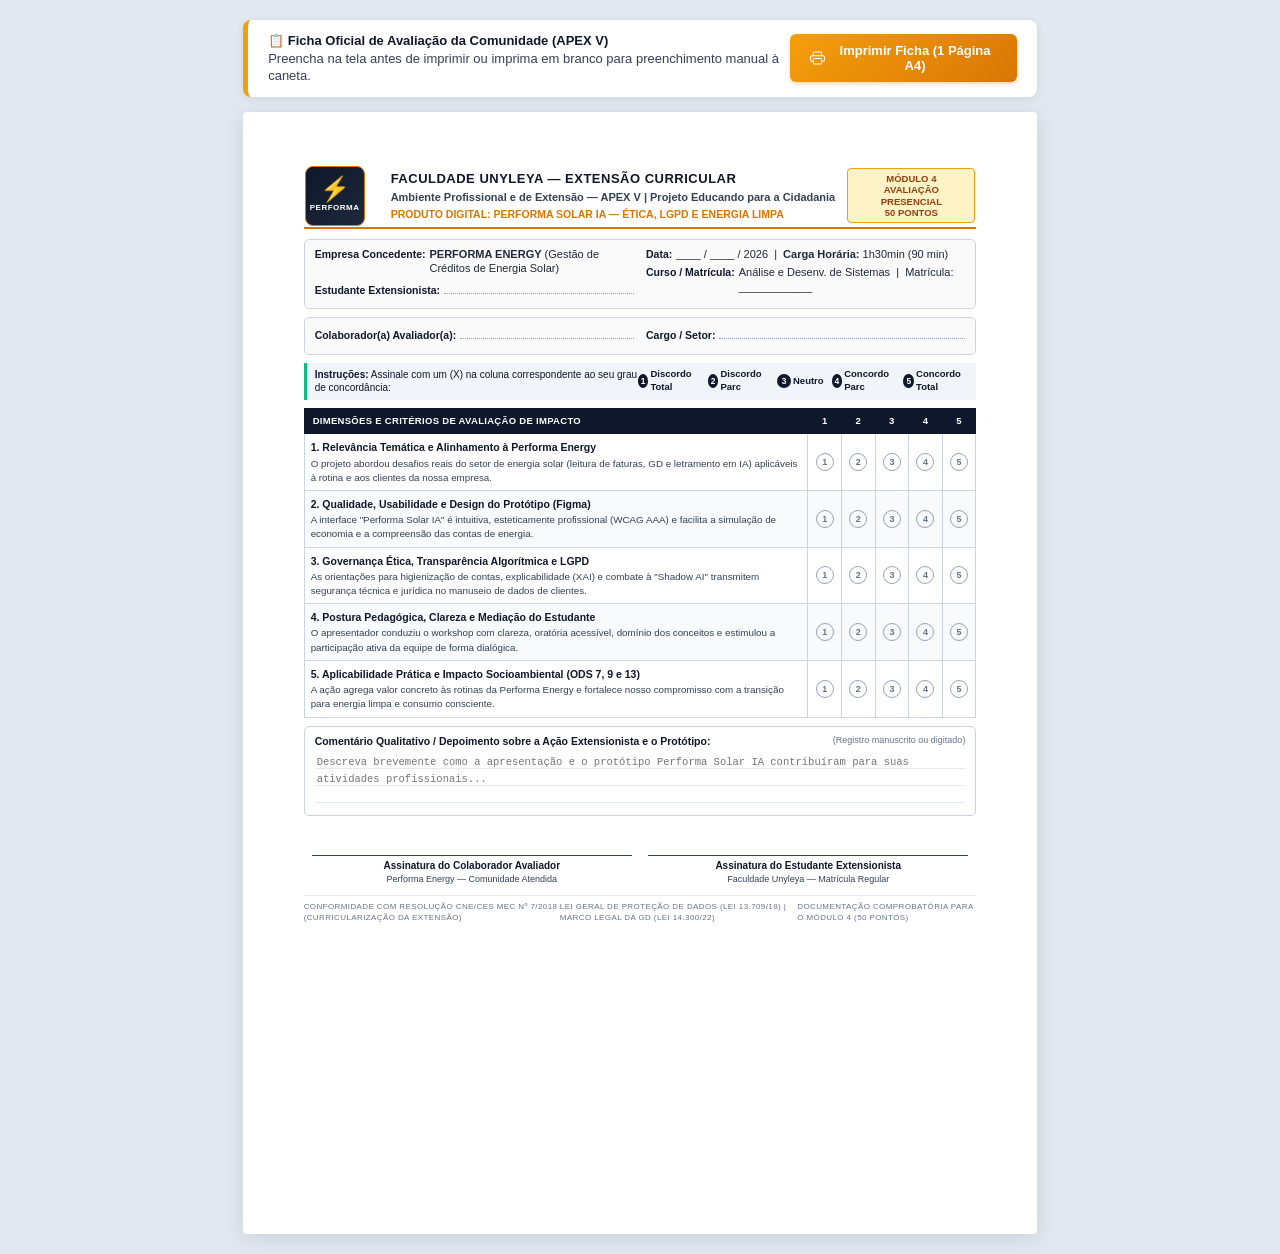
==== FICHA_DE_AVALIACAO_PRESENCIAL_PERFORMA_ENERGY.html @ 1f90cfd0 "feat: documentação completa e entregáveis de extensão APEX V (Performa Energy)" ====
<!DOCTYPE html>
<html lang="pt-BR">
<head>
    <meta charset="UTF-8">
    <meta name="viewport" content="width=device-width, initial-scale=1.0">
    <title>Ficha de Avaliação da Comunidade Atendida — APEX V | Performa Energy</title>
    <style>
        :root {
            --primary: #D97706;
            --primary-light: #F59E0B;
            --secondary: #10B981;
            --dark: #0F172A;
            --slate: #334155;
            --gray-border: #CBD5E1;
            --gray-bg: #F8FAFC;
        }

        * {
            box-sizing: border-box;
            -webkit-print-color-adjust: exact !important;
            print-color-adjust: exact !important;
        }

        body {
            font-family: 'Segoe UI', -apple-system, BlinkMacSystemFont, Roboto, Helvetica, Arial, sans-serif;
            margin: 0;
            padding: 20px;
            background-color: #E2E8F0;
            color: var(--dark);
            line-height: 1.35;
            font-size: 11.5px;
        }

        .page-container {
            max-width: 210mm;
            min-height: 297mm;
            margin: 0 auto;
            background: #FFFFFF;
            padding: 14mm 16mm;
            box-shadow: 0 4px 20px rgba(0,0,0,0.1);
            border-radius: 4px;
            position: relative;
        }

        /* Banner de Instrução em Tela (não impresso) */
        .toolbar-no-print {
            max-width: 210mm;
            margin: 0 auto 15px auto;
            background: #FFFFFF;
            padding: 12px 20px;
            border-radius: 8px;
            display: flex;
            justify-content: space-between;
            align-items: center;
            box-shadow: 0 2px 8px rgba(0,0,0,0.08);
            border-left: 5px solid var(--primary-light);
        }

        .toolbar-info {
            font-size: 13px;
            color: var(--slate);
        }

        .toolbar-info strong {
            color: var(--dark);
        }

        .btn-print {
            background: linear-gradient(135deg, var(--primary-light), var(--primary));
            color: #FFFFFF;
            border: none;
            padding: 9px 20px;
            border-radius: 6px;
            font-weight: 600;
            font-size: 13px;
            cursor: pointer;
            display: flex;
            align-items: center;
            gap: 8px;
            transition: all 0.2s ease;
            box-shadow: 0 2px 4px rgba(217, 119, 6, 0.3);
        }

        .btn-print:hover {
            opacity: 0.92;
            transform: translateY(-1px);
        }

        /* Cabeçalho Institucional */
        .header-table {
            width: 100%;
            border-collapse: collapse;
            margin-bottom: 10px;
            border-bottom: 2px solid var(--primary);
            padding-bottom: 8px;
        }

        .header-logo-col {
            width: 75px;
            vertical-align: middle;
        }

        .logo-box {
            width: 60px;
            height: 60px;
            background: linear-gradient(135deg, #0F172A, #1E293B);
            border-radius: 8px;
            display: flex;
            flex-direction: column;
            align-items: center;
            justify-content: center;
            color: #F59E0B;
            border: 1px solid #D97706;
        }

        .logo-icon {
            font-size: 24px;
            line-height: 1;
        }

        .logo-text {
            font-size: 8px;
            font-weight: 800;
            letter-spacing: 0.5px;
            color: #FFFFFF;
            margin-top: 2px;
        }

        .header-text-col {
            vertical-align: middle;
            padding-left: 12px;
        }

        .header-title-main {
            font-size: 13px;
            font-weight: 800;
            letter-spacing: 0.5px;
            color: var(--dark);
            margin: 0;
            text-transform: uppercase;
        }

        .header-subtitle {
            font-size: 11px;
            color: var(--slate);
            margin: 2px 0 0 0;
            font-weight: 600;
        }

        .header-project {
            font-size: 10.5px;
            color: var(--primary);
            font-weight: 700;
            margin: 2px 0 0 0;
        }

        .header-badge-col {
            width: 130px;
            text-align: right;
            vertical-align: middle;
        }

        .badge-apex {
            display: inline-block;
            background: #FEF3C7;
            border: 1px solid #F59E0B;
            color: #92400E;
            font-size: 9.5px;
            font-weight: 700;
            padding: 4px 8px;
            border-radius: 4px;
            text-align: center;
            line-height: 1.2;
        }

        /* Seções e Boxes */
        .section-box {
            border: 1px solid var(--gray-border);
            border-radius: 5px;
            padding: 7px 10px;
            margin-bottom: 8px;
            background: #FAFAFA;
        }

        .grid-2col {
            display: flex;
            gap: 12px;
        }

        .grid-col {
            flex: 1;
        }

        .field-row {
            margin-bottom: 4px;
            display: flex;
            align-items: baseline;
        }

        .field-label {
            font-weight: 700;
            color: var(--dark);
            font-size: 10.5px;
            white-space: nowrap;
            margin-right: 4px;
        }

        .field-value {
            border-bottom: 1px dotted #94A3B8;
            flex-grow: 1;
            padding-bottom: 1px;
            font-size: 11px;
            color: #1E293B;
            min-height: 14px;
        }

        .field-static {
            font-size: 11px;
            color: #1E293B;
        }

        /* Tabela de Escala Likert */
        .instructions-bar {
            background: #F1F5F9;
            border-left: 3px solid var(--secondary);
            padding: 5px 8px;
            margin-bottom: 8px;
            font-size: 10px;
            display: flex;
            justify-content: space-between;
            align-items: center;
        }

        .scale-legend {
            display: flex;
            gap: 8px;
            font-weight: 600;
            font-size: 9.5px;
        }

        .scale-item {
            display: flex;
            align-items: center;
            gap: 2px;
        }

        .scale-num {
            display: inline-block;
            width: 14px;
            height: 14px;
            background: var(--dark);
            color: #FFF;
            border-radius: 50%;
            text-align: center;
            line-height: 14px;
            font-size: 8.5px;
            font-weight: 700;
        }

        .eval-table {
            width: 100%;
            border-collapse: collapse;
            margin-bottom: 8px;
        }

        .eval-table th {
            background: #0F172A;
            color: #FFFFFF;
            padding: 6px 6px;
            font-size: 9.5px;
            text-transform: uppercase;
            letter-spacing: 0.3px;
            border: 1px solid #0F172A;
            text-align: center;
        }

        .eval-table th.col-desc {
            text-align: left;
            width: 75%;
            padding-left: 8px;
        }

        .eval-table th.col-score {
            width: 5%;
        }

        .eval-table td {
            border: 1px solid #CBD5E1;
            padding: 6px 6px;
            font-size: 10.5px;
            vertical-align: middle;
        }

        .eval-table tr:nth-child(even) {
            background-color: #F8FAFC;
        }

        .criterion-title {
            font-weight: 700;
            color: var(--dark);
            margin-bottom: 1px;
            display: block;
        }

        .criterion-desc {
            font-size: 9.8px;
            color: var(--slate);
            line-height: 1.25;
        }

        .score-cell {
            text-align: center;
            cursor: pointer;
        }

        .score-circle {
            width: 18px;
            height: 18px;
            border: 1.5px solid #94A3B8;
            border-radius: 50%;
            margin: 0 auto;
            display: flex;
            align-items: center;
            justify-content: center;
            font-size: 9px;
            font-weight: 700;
            color: #64748B;
            transition: all 0.15s ease;
        }

        /* Interatividade no Navegador */
        .score-cell input[type="radio"] {
            display: none;
        }

        .score-cell input[type="radio"]:checked + .score-circle {
            background: var(--primary);
            border-color: var(--primary);
            color: #FFFFFF;
            box-shadow: 0 0 4px rgba(217, 119, 6, 0.4);
        }

        /* Caixa de Comentário Qualitativo */
        .feedback-box {
            border: 1px solid var(--gray-border);
            border-radius: 5px;
            padding: 7px 10px;
            margin-bottom: 10px;
            background: #FFFFFF;
        }

        .feedback-title {
            font-size: 10.5px;
            font-weight: 700;
            color: var(--dark);
            margin-bottom: 4px;
            display: flex;
            justify-content: space-between;
        }

        .lines-area {
            width: 100%;
            height: 52px;
            background-image: repeating-linear-gradient(transparent, transparent 16px, #CBD5E1 17px);
            line-height: 17px;
            font-size: 10.5px;
            color: #1E293B;
            border: none;
            resize: none;
            outline: none;
            overflow: hidden;
        }

        /* Bloco de Assinaturas */
        .signature-table {
            width: 100%;
            border-collapse: collapse;
            margin-top: 14px;
        }

        .signature-td {
            width: 47%;
            text-align: center;
            vertical-align: top;
            padding: 0 8px;
        }

        .signature-line {
            border-top: 1px solid #334155;
            margin-top: 25px;
            padding-top: 3px;
        }

        .signature-name {
            font-size: 10px;
            font-weight: 700;
            color: var(--dark);
        }

        .signature-role {
            font-size: 9px;
            color: var(--slate);
        }

        /* Rodapé de Conformidade */
        .footer-compliance {
            margin-top: 10px;
            padding-top: 6px;
            border-top: 1px solid #E2E8F0;
            display: flex;
            justify-content: space-between;
            font-size: 8px;
            color: #64748B;
            text-transform: uppercase;
            letter-spacing: 0.4px;
        }

        /* Regras Estritas de Impressão A4 (1 página exata) */
        @page {
            size: A4 portrait;
            margin: 8mm 10mm;
        }

        @media print {
            body {
                background: #FFFFFF;
                padding: 0;
                font-size: 11px;
            }

            .page-container {
                box-shadow: none;
                padding: 0;
                max-width: 100%;
                min-height: auto;
            }

            .toolbar-no-print {
                display: none !important;
            }

            .lines-area {
                background-image: repeating-linear-gradient(transparent, transparent 16px, #94A3B8 17px) !important;
            }

            .score-circle {
                border-color: #475569 !important;
            }
        }
    </style>
</head>
<body>

    <!-- BARRA DE FERRAMENTAS VISÍVEL APENAS NA TELA (NÃO IMPRIME) -->
    <div class="toolbar-no-print">
        <div class="toolbar-info">
            <strong>📋 Ficha Oficial de Avaliação da Comunidade (APEX V)</strong><br>
            Preencha na tela antes de imprimir ou imprima em branco para preenchimento manual à caneta.
        </div>
        <button class="btn-print" onclick="window.print()">
            <svg width="16" height="16" fill="currentColor" viewBox="0 0 16 16">
                <path d="M2.5 8a.5.5 0 1 0 0-1 .5.5 0 0 0 0 1z"/>
                <path d="M5 1a2 2 0 0 0-2 2v2H2a2 2 0 0 0-2 2v3a2 2 0 0 0 2 2h1v1a2 2 0 0 0 2 2h6a2 2 0 0 0 2-2v-1h1a2 2 0 0 0 2-2V7a2 2 0 0 0-2-2h-1V3a2 2 0 0 0-2-2H5zM4 3a1 1 0 0 1 1-1h6a1 1 0 0 1 1 1v2H4V3zm1 5a2 2 0 0 0-2 2v1H2a1 1 0 0 1-1-1V7a1 1 0 0 1 1-1h12a1 1 0 0 1 1 1v3a1 1 0 0 1-1 1h-1v-1a2 2 0 0 0-2-2H5zm7 2v3a1 1 0 0 1-1 1H5a1 1 0 0 1-1-1v-3a1 1 0 0 1 1-1h6a1 1 0 0 1 1 1z"/>
            </svg>
            Imprimir Ficha (1 Página A4)
        </button>
    </div>

    <!-- PÁGINA A4 OFICIAL DE AVALIAÇÃO -->
    <div class="page-container">

        <!-- CABEÇALHO INSTITUCIONAL -->
        <table class="header-table">
            <tr>
                <td class="header-logo-col">
                    <div class="logo-box">
                        <span class="logo-icon">⚡</span>
                        <span class="logo-text">PERFORMA</span>
                    </div>
                </td>
                <td class="header-text-col">
                    <h1 class="header-title-main">Faculdade Unyleya — Extensão Curricular</h1>
                    <div class="header-subtitle">Ambiente Profissional e de Extensão — APEX V | Projeto Educando para a Cidadania</div>
                    <div class="header-project">PRODUTO DIGITAL: PERFORMA SOLAR IA — ÉTICA, LGPD E ENERGIA LIMPA</div>
                </td>
                <td class="header-badge-col">
                    <div class="badge-apex">
                        MÓDULO 4<br>
                        <strong>AVALIAÇÃO PRESENCIAL</strong><br>
                        50 PONTOS
                    </div>
                </td>
            </tr>
        </table>

        <!-- BOX 1: DADOS DO LOCAL E EXTENSIONISTA -->
        <div class="section-box">
            <div class="grid-2col">
                <div class="grid-col">
                    <div class="field-row">
                        <span class="field-label">Empresa Concedente:</span>
                        <span class="field-static"><strong>PERFORMA ENERGY</strong> (Gestão de Créditos de Energia Solar)</span>
                    </div>
                    <div class="field-row">
                        <span class="field-label">Estudante Extensionista:</span>
                        <span class="field-value"></span>
                    </div>
                </div>
                <div class="grid-col">
                    <div class="field-row">
                        <span class="field-label">Data:</span>
                        <span class="field-static">____ / ____ / 2026 &nbsp;|&nbsp; <strong>Carga Horária:</strong> 1h30min (90 min)</span>
                    </div>
                    <div class="field-row">
                        <span class="field-label">Curso / Matrícula:</span>
                        <span class="field-static">Análise e Desenv. de Sistemas &nbsp;|&nbsp; Matrícula: ____________</span>
                    </div>
                </div>
            </div>
        </div>

        <!-- BOX 2: DADOS DO COLABORADOR AVALIADOR -->
        <div class="section-box">
            <div class="grid-2col">
                <div class="grid-col">
                    <div class="field-row">
                        <span class="field-label">Colaborador(a) Avaliador(a):</span>
                        <span class="field-value"></span>
                    </div>
                </div>
                <div class="grid-col">
                    <div class="field-row">
                        <span class="field-label">Cargo / Setor:</span>
                        <span class="field-value"></span>
                    </div>
                </div>
            </div>
        </div>

        <!-- BARRA DE INSTRUÇÕES E LEGENDA LIKERT -->
        <div class="instructions-bar">
            <span><strong>Instruções:</strong> Assinale com um (X) na coluna correspondente ao seu grau de concordância:</span>
            <div class="scale-legend">
                <span class="scale-item"><span class="scale-num">1</span> Discordo Total</span>
                <span class="scale-item"><span class="scale-num">2</span> Discordo Parc</span>
                <span class="scale-item"><span class="scale-num">3</span> Neutro</span>
                <span class="scale-item"><span class="scale-num">4</span> Concordo Parc</span>
                <span class="scale-item"><span class="scale-num">5</span> Concordo Total</span>
            </div>
        </div>

        <!-- TABELA DE AVALIAÇÃO EM ESCALA LIKERT -->
        <table class="eval-table">
            <thead>
                <tr>
                    <th class="col-desc">Dimensões e Critérios de Avaliação de Impacto</th>
                    <th class="col-score">1</th>
                    <th class="col-score">2</th>
                    <th class="col-score">3</th>
                    <th class="col-score">4</th>
                    <th class="col-score">5</th>
                </tr>
            </thead>
            <tbody>
                <!-- CRITÉRIO 1 -->
                <tr>
                    <td>
                        <span class="criterion-title">1. Relevância Temática e Alinhamento à Performa Energy</span>
                        <span class="criterion-desc">O projeto abordou desafios reais do setor de energia solar (leitura de faturas, GD e letramento em IA) aplicáveis à rotina e aos clientes da nossa empresa.</span>
                    </td>
                    <td class="score-cell"><label><input type="radio" name="q1" value="1"><div class="score-circle">1</div></label></td>
                    <td class="score-cell"><label><input type="radio" name="q1" value="2"><div class="score-circle">2</div></label></td>
                    <td class="score-cell"><label><input type="radio" name="q1" value="3"><div class="score-circle">3</div></label></td>
                    <td class="score-cell"><label><input type="radio" name="q1" value="4"><div class="score-circle">4</div></label></td>
                    <td class="score-cell"><label><input type="radio" name="q1" value="5"><div class="score-circle">5</div></label></td>
                </tr>

                <!-- CRITÉRIO 2 -->
                <tr>
                    <td>
                        <span class="criterion-title">2. Qualidade, Usabilidade e Design do Protótipo (Figma)</span>
                        <span class="criterion-desc">A interface "Performa Solar IA" é intuitiva, esteticamente profissional (WCAG AAA) e facilita a simulação de economia e a compreensão das contas de energia.</span>
                    </td>
                    <td class="score-cell"><label><input type="radio" name="q2" value="1"><div class="score-circle">1</div></label></td>
                    <td class="score-cell"><label><input type="radio" name="q2" value="2"><div class="score-circle">2</div></label></td>
                    <td class="score-cell"><label><input type="radio" name="q2" value="3"><div class="score-circle">3</div></label></td>
                    <td class="score-cell"><label><input type="radio" name="q2" value="4"><div class="score-circle">4</div></label></td>
                    <td class="score-cell"><label><input type="radio" name="q2" value="5"><div class="score-circle">5</div></label></td>
                </tr>

                <!-- CRITÉRIO 3 -->
                <tr>
                    <td>
                        <span class="criterion-title">3. Governança Ética, Transparência Algorítmica e LGPD</span>
                        <span class="criterion-desc">As orientações para higienização de contas, explicabilidade (XAI) e combate à "Shadow AI" transmitem segurança técnica e jurídica no manuseio de dados de clientes.</span>
                    </td>
                    <td class="score-cell"><label><input type="radio" name="q3" value="1"><div class="score-circle">1</div></label></td>
                    <td class="score-cell"><label><input type="radio" name="q3" value="2"><div class="score-circle">2</div></label></td>
                    <td class="score-cell"><label><input type="radio" name="q3" value="3"><div class="score-circle">3</div></label></td>
                    <td class="score-cell"><label><input type="radio" name="q3" value="4"><div class="score-circle">4</div></label></td>
                    <td class="score-cell"><label><input type="radio" name="q3" value="5"><div class="score-circle">5</div></label></td>
                </tr>

                <!-- CRITÉRIO 4 -->
                <tr>
                    <td>
                        <span class="criterion-title">4. Postura Pedagógica, Clareza e Mediação do Estudante</span>
                        <span class="criterion-desc">O apresentador conduziu o workshop com clareza, oratória acessível, domínio dos conceitos e estimulou a participação ativa da equipe de forma dialógica.</span>
                    </td>
                    <td class="score-cell"><label><input type="radio" name="q4" value="1"><div class="score-circle">1</div></label></td>
                    <td class="score-cell"><label><input type="radio" name="q4" value="2"><div class="score-circle">2</div></label></td>
                    <td class="score-cell"><label><input type="radio" name="q4" value="3"><div class="score-circle">3</div></label></td>
                    <td class="score-cell"><label><input type="radio" name="q4" value="4"><div class="score-circle">4</div></label></td>
                    <td class="score-cell"><label><input type="radio" name="q4" value="5"><div class="score-circle">5</div></label></td>
                </tr>

                <!-- CRITÉRIO 5 -->
                <tr>
                    <td>
                        <span class="criterion-title">5. Aplicabilidade Prática e Impacto Socioambiental (ODS 7, 9 e 13)</span>
                        <span class="criterion-desc">A ação agrega valor concreto às rotinas da Performa Energy e fortalece nosso compromisso com a transição para energia limpa e consumo consciente.</span>
                    </td>
                    <td class="score-cell"><label><input type="radio" name="q5" value="1"><div class="score-circle">1</div></label></td>
                    <td class="score-cell"><label><input type="radio" name="q5" value="2"><div class="score-circle">2</div></label></td>
                    <td class="score-cell"><label><input type="radio" name="q5" value="3"><div class="score-circle">3</div></label></td>
                    <td class="score-cell"><label><input type="radio" name="q5" value="4"><div class="score-circle">4</div></label></td>
                    <td class="score-cell"><label><input type="radio" name="q5" value="5"><div class="score-circle">5</div></label></td>
                </tr>
            </tbody>
        </table>

        <!-- AVALIAÇÃO QUALITATIVA (DEPOIMENTO) -->
        <div class="feedback-box">
            <div class="feedback-title">
                <span>Comentário Qualitativo / Depoimento sobre a Ação Extensionista e o Protótipo:</span>
                <span style="font-weight: normal; font-size: 9px; color: #64748B;">(Registro manuscrito ou digitado)</span>
            </div>
            <textarea class="lines-area" placeholder="Descreva brevemente como a apresentação e o protótipo Performa Solar IA contribuíram para suas atividades profissionais..."></textarea>
        </div>

        <!-- ASSINATURAS FORMAIS -->
        <table class="signature-table">
            <tr>
                <td class="signature-td">
                    <div class="signature-line">
                        <div class="signature-name">Assinatura do Colaborador Avaliador</div>
                        <div class="signature-role">Performa Energy — Comunidade Atendida</div>
                    </div>
                </td>
                <td class="signature-td">
                    <div class="signature-line">
                        <div class="signature-name">Assinatura do Estudante Extensionista</div>
                        <div class="signature-role">Faculdade Unyleya — Matrícula Regular</div>
                    </div>
                </td>
            </tr>
        </table>

        <!-- RODAPÉ INSTITUCIONAL DE CONFORMIDADE -->
        <div class="footer-compliance">
            <span>Conformidade com Resolução CNE/CES MEC nº 7/2018 (Curricularização da Extensão)</span>
            <span>Lei Geral de Proteção de Dados (Lei 13.709/18) | Marco Legal da GD (Lei 14.300/22)</span>
            <span>Documentação comprobatória para o Módulo 4 (50 Pontos)</span>
        </div>

    </div>

</body>
</html>
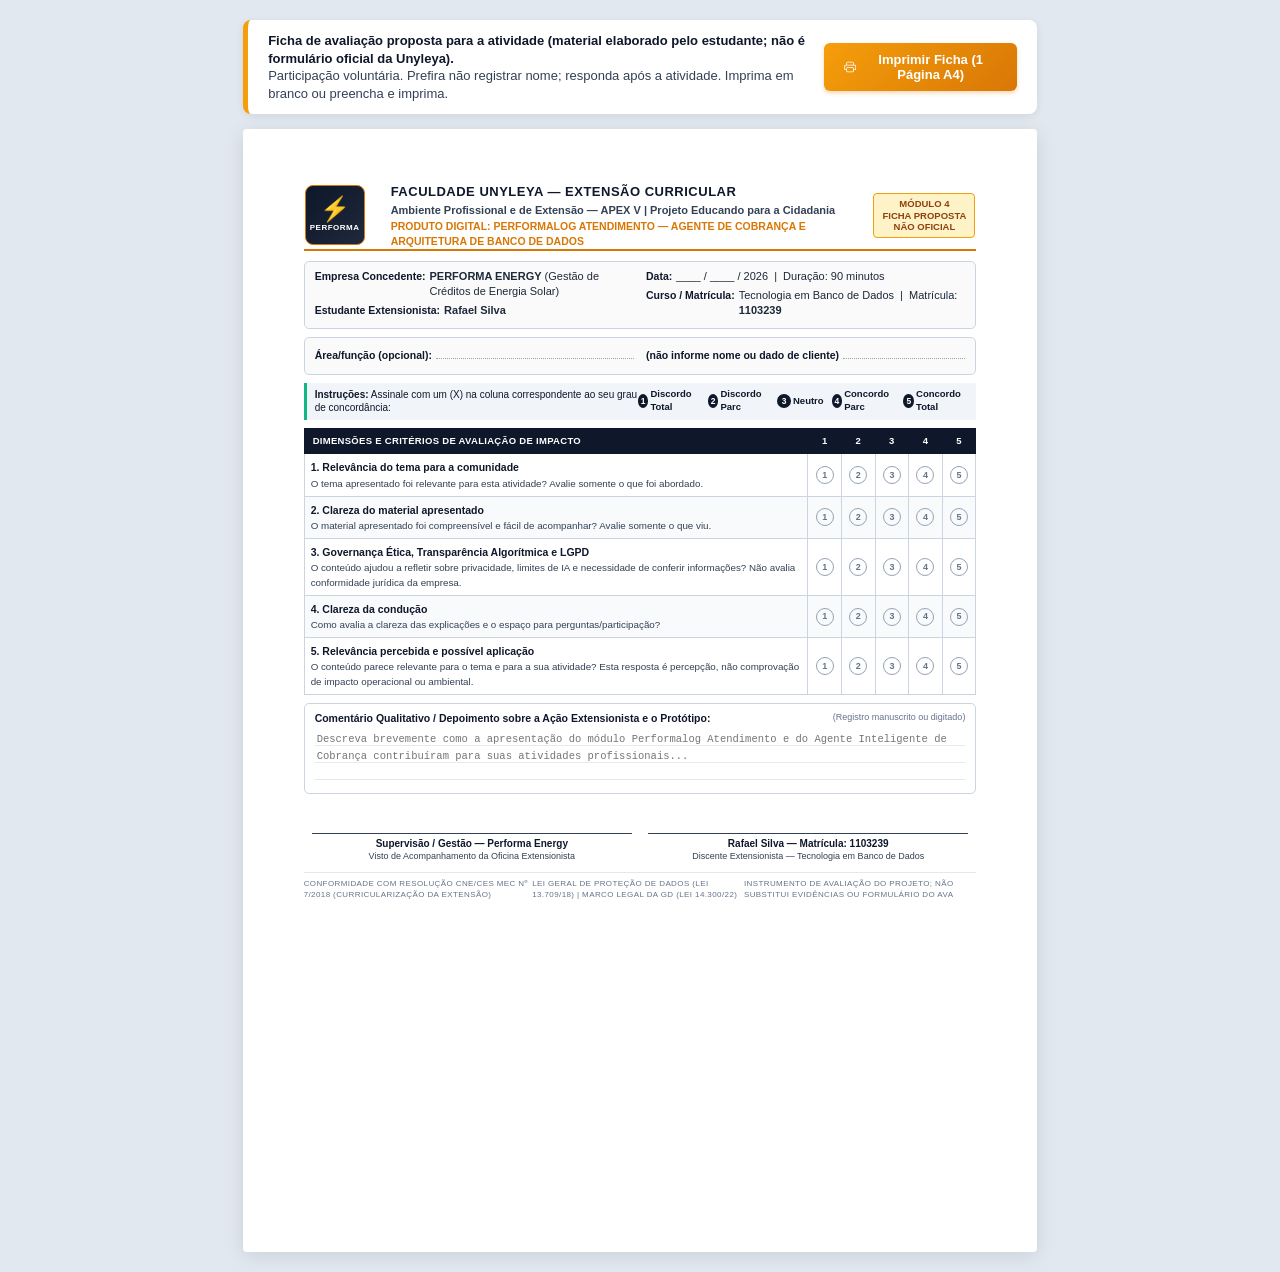
==== commit 9cd78d0e: "feat(apex-v): aplicacao integral das correcoes ABNT/layout, pacotes modulares M1/M2 e suite Performa" ====
--- a/FICHA_DE_AVALIACAO_PRESENCIAL_PERFORMA_ENERGY.html
+++ b/FICHA_DE_AVALIACAO_PRESENCIAL_PERFORMA_ENERGY.html
@@ -454,8 +454,8 @@
     <!-- BARRA DE FERRAMENTAS VISÍVEL APENAS NA TELA (NÃO IMPRIME) -->
     <div class="toolbar-no-print">
         <div class="toolbar-info">
-            <strong>📋 Ficha Oficial de Avaliação da Comunidade (APEX V)</strong><br>
-            Preencha na tela antes de imprimir ou imprima em branco para preenchimento manual à caneta.
+            <strong>Ficha de avaliação proposta para a atividade (material elaborado pelo estudante; não é formulário oficial da Unyleya).</strong><br>
+            Participação voluntária. Prefira não registrar nome; responda após a atividade. Imprima em branco ou preencha e imprima.
         </div>
         <button class="btn-print" onclick="window.print()">
             <svg width="16" height="16" fill="currentColor" viewBox="0 0 16 16">
@@ -481,13 +481,13 @@
                 <td class="header-text-col">
                     <h1 class="header-title-main">Faculdade Unyleya — Extensão Curricular</h1>
                     <div class="header-subtitle">Ambiente Profissional e de Extensão — APEX V | Projeto Educando para a Cidadania</div>
-                    <div class="header-project">PRODUTO DIGITAL: PERFORMA SOLAR IA — ÉTICA, LGPD E ENERGIA LIMPA</div>
+                    <div class="header-project">PRODUTO DIGITAL: PERFORMALOG ATENDIMENTO — AGENTE DE COBRANÇA E ARQUITETURA DE BANCO DE DADOS</div>
                 </td>
                 <td class="header-badge-col">
                     <div class="badge-apex">
                         MÓDULO 4<br>
-                        <strong>AVALIAÇÃO PRESENCIAL</strong><br>
-                        50 PONTOS
+                        <strong>FICHA PROPOSTA</strong><br>
+                        NÃO OFICIAL
                     </div>
                 </td>
             </tr>
@@ -503,34 +503,34 @@
                     </div>
                     <div class="field-row">
                         <span class="field-label">Estudante Extensionista:</span>
-                        <span class="field-value"></span>
+                        <span class="field-static"><strong>Rafael Silva</strong></span>
                     </div>
                 </div>
                 <div class="grid-col">
                     <div class="field-row">
                         <span class="field-label">Data:</span>
-                        <span class="field-static">____ / ____ / 2026 &nbsp;|&nbsp; <strong>Carga Horária:</strong> 1h30min (90 min)</span>
+                        <span class="field-static">____ / ____ / 2026 &nbsp;|&nbsp; Duração: 90 minutos</span>
                     </div>
                     <div class="field-row">
                         <span class="field-label">Curso / Matrícula:</span>
-                        <span class="field-static">Análise e Desenv. de Sistemas &nbsp;|&nbsp; Matrícula: ____________</span>
+                        <span class="field-static">Tecnologia em Banco de Dados &nbsp;|&nbsp; Matrícula: <strong>1103239</strong></span>
                     </div>
                 </div>
             </div>
         </div>
 
-        <!-- BOX 2: DADOS DO COLABORADOR AVALIADOR -->
+        <!-- BOX 2: IDENTIFICAÇÃO OPCIONAL E MÍNIMA -->
         <div class="section-box">
             <div class="grid-2col">
                 <div class="grid-col">
                     <div class="field-row">
-                        <span class="field-label">Colaborador(a) Avaliador(a):</span>
+                        <span class="field-label">Área/função (opcional):</span>
                         <span class="field-value"></span>
                     </div>
                 </div>
                 <div class="grid-col">
                     <div class="field-row">
-                        <span class="field-label">Cargo / Setor:</span>
+                        <span class="field-label">(não informe nome ou dado de cliente)</span>
                         <span class="field-value"></span>
                     </div>
                 </div>
@@ -565,8 +565,8 @@
                 <!-- CRITÉRIO 1 -->
                 <tr>
                     <td>
-                        <span class="criterion-title">1. Relevância Temática e Alinhamento à Performa Energy</span>
-                        <span class="criterion-desc">O projeto abordou desafios reais do setor de energia solar (leitura de faturas, GD e letramento em IA) aplicáveis à rotina e aos clientes da nossa empresa.</span>
+                        <span class="criterion-title">1. Relevância do tema para a comunidade</span>
+                        <span class="criterion-desc">O tema apresentado foi relevante para esta atividade? Avalie somente o que foi abordado.</span>
                     </td>
                     <td class="score-cell"><label><input type="radio" name="q1" value="1"><div class="score-circle">1</div></label></td>
                     <td class="score-cell"><label><input type="radio" name="q1" value="2"><div class="score-circle">2</div></label></td>
@@ -578,8 +578,8 @@
                 <!-- CRITÉRIO 2 -->
                 <tr>
                     <td>
-                        <span class="criterion-title">2. Qualidade, Usabilidade e Design do Protótipo (Figma)</span>
-                        <span class="criterion-desc">A interface "Performa Solar IA" é intuitiva, esteticamente profissional (WCAG AAA) e facilita a simulação de economia e a compreensão das contas de energia.</span>
+                        <span class="criterion-title">2. Clareza do material apresentado</span>
+                        <span class="criterion-desc">O material apresentado foi compreensível e fácil de acompanhar? Avalie somente o que viu.</span>
                     </td>
                     <td class="score-cell"><label><input type="radio" name="q2" value="1"><div class="score-circle">1</div></label></td>
                     <td class="score-cell"><label><input type="radio" name="q2" value="2"><div class="score-circle">2</div></label></td>
@@ -592,7 +592,7 @@
                 <tr>
                     <td>
                         <span class="criterion-title">3. Governança Ética, Transparência Algorítmica e LGPD</span>
-                        <span class="criterion-desc">As orientações para higienização de contas, explicabilidade (XAI) e combate à "Shadow AI" transmitem segurança técnica e jurídica no manuseio de dados de clientes.</span>
+                        <span class="criterion-desc">O conteúdo ajudou a refletir sobre privacidade, limites de IA e necessidade de conferir informações? Não avalia conformidade jurídica da empresa.</span>
                     </td>
                     <td class="score-cell"><label><input type="radio" name="q3" value="1"><div class="score-circle">1</div></label></td>
                     <td class="score-cell"><label><input type="radio" name="q3" value="2"><div class="score-circle">2</div></label></td>
@@ -604,8 +604,8 @@
                 <!-- CRITÉRIO 4 -->
                 <tr>
                     <td>
-                        <span class="criterion-title">4. Postura Pedagógica, Clareza e Mediação do Estudante</span>
-                        <span class="criterion-desc">O apresentador conduziu o workshop com clareza, oratória acessível, domínio dos conceitos e estimulou a participação ativa da equipe de forma dialógica.</span>
+                        <span class="criterion-title">4. Clareza da condução</span>
+                        <span class="criterion-desc">Como avalia a clareza das explicações e o espaço para perguntas/participação?</span>
                     </td>
                     <td class="score-cell"><label><input type="radio" name="q4" value="1"><div class="score-circle">1</div></label></td>
                     <td class="score-cell"><label><input type="radio" name="q4" value="2"><div class="score-circle">2</div></label></td>
@@ -617,8 +617,8 @@
                 <!-- CRITÉRIO 5 -->
                 <tr>
                     <td>
-                        <span class="criterion-title">5. Aplicabilidade Prática e Impacto Socioambiental (ODS 7, 9 e 13)</span>
-                        <span class="criterion-desc">A ação agrega valor concreto às rotinas da Performa Energy e fortalece nosso compromisso com a transição para energia limpa e consumo consciente.</span>
+                        <span class="criterion-title">5. Relevância percebida e possível aplicação</span>
+                        <span class="criterion-desc">O conteúdo parece relevante para o tema e para a sua atividade? Esta resposta é percepção, não comprovação de impacto operacional ou ambiental.</span>
                     </td>
                     <td class="score-cell"><label><input type="radio" name="q5" value="1"><div class="score-circle">1</div></label></td>
                     <td class="score-cell"><label><input type="radio" name="q5" value="2"><div class="score-circle">2</div></label></td>
@@ -635,7 +635,7 @@
                 <span>Comentário Qualitativo / Depoimento sobre a Ação Extensionista e o Protótipo:</span>
                 <span style="font-weight: normal; font-size: 9px; color: #64748B;">(Registro manuscrito ou digitado)</span>
             </div>
-            <textarea class="lines-area" placeholder="Descreva brevemente como a apresentação e o protótipo Performa Solar IA contribuíram para suas atividades profissionais..."></textarea>
+            <textarea class="lines-area" placeholder="Descreva brevemente como a apresentação do módulo Performalog Atendimento e do Agente Inteligente de Cobrança contribuíram para suas atividades profissionais..."></textarea>
         </div>
 
         <!-- ASSINATURAS FORMAIS -->
@@ -643,14 +643,14 @@
             <tr>
                 <td class="signature-td">
                     <div class="signature-line">
-                        <div class="signature-name">Assinatura do Colaborador Avaliador</div>
-                        <div class="signature-role">Performa Energy — Comunidade Atendida</div>
+                        <div class="signature-name">Supervisão / Gestão — Performa Energy</div>
+                        <div class="signature-role">Visto de Acompanhamento da Oficina Extensionista</div>
                     </div>
                 </td>
                 <td class="signature-td">
                     <div class="signature-line">
-                        <div class="signature-name">Assinatura do Estudante Extensionista</div>
-                        <div class="signature-role">Faculdade Unyleya — Matrícula Regular</div>
+                        <div class="signature-name">Rafael Silva — Matrícula: 1103239</div>
+                        <div class="signature-role">Discente Extensionista — Tecnologia em Banco de Dados</div>
                     </div>
                 </td>
             </tr>
@@ -660,7 +660,7 @@
         <div class="footer-compliance">
             <span>Conformidade com Resolução CNE/CES MEC nº 7/2018 (Curricularização da Extensão)</span>
             <span>Lei Geral de Proteção de Dados (Lei 13.709/18) | Marco Legal da GD (Lei 14.300/22)</span>
-            <span>Documentação comprobatória para o Módulo 4 (50 Pontos)</span>
+            <span>Instrumento de avaliação do projeto; não substitui evidências ou formulário do AVA</span>
         </div>
 
     </div>
